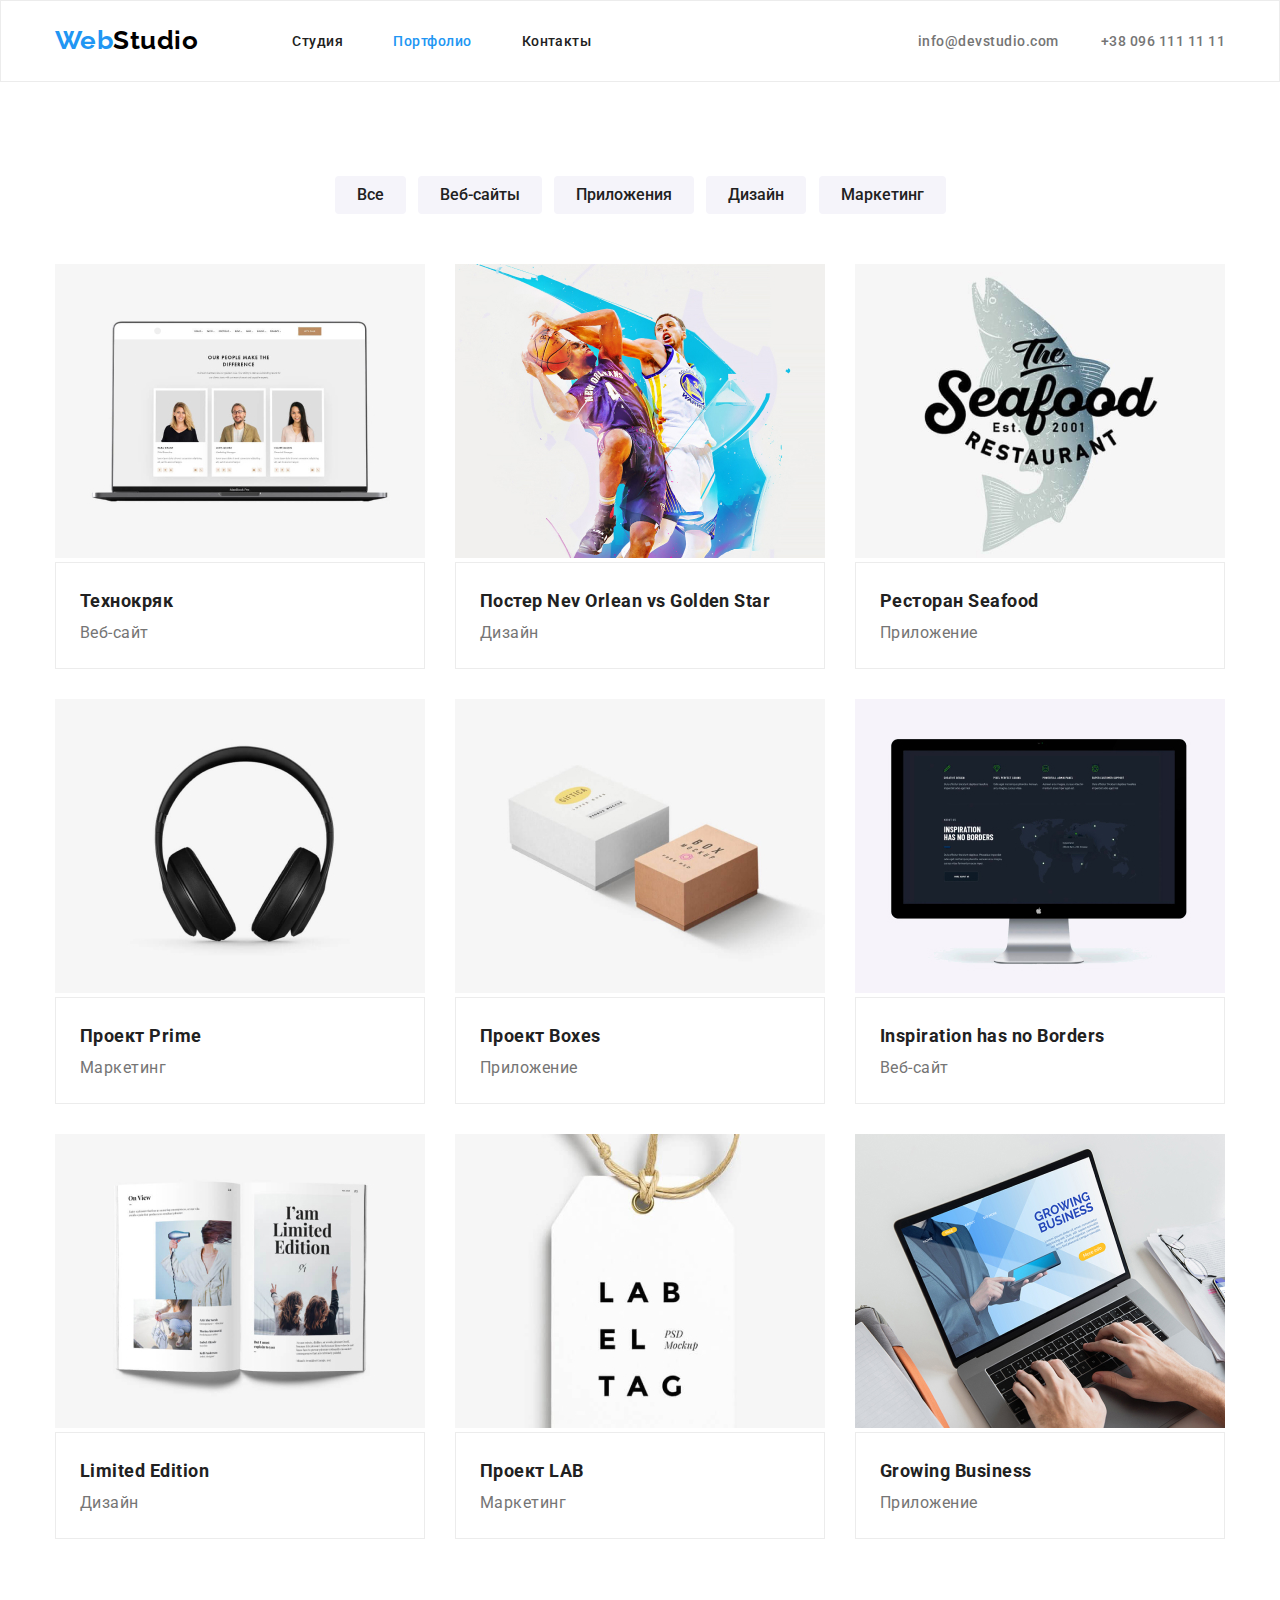
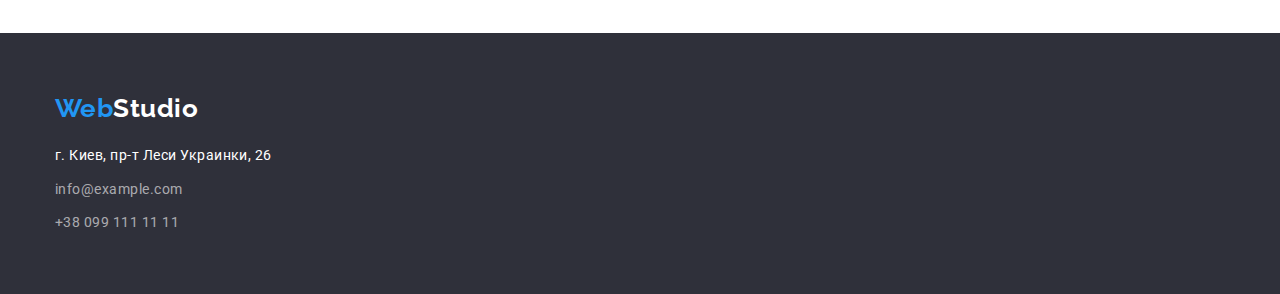
==== Portfolio.html @ c77e0ebb "Загружена база" ====
<!DOCTYPE html>
<html lang="ru">

<head>
    <meta charset="UTF-8">
    <meta name="viewport" content="width=device-width, initial-scale=1.0">
    <link rel="preconnect" href="https://fonts.gstatic.com">
    <link rel="preconnect" href="https://fonts.gstatic.com">
    <link
        href="https://fonts.googleapis.com/css2?family=Raleway:wght@700&family=Roboto:wght@400;500;700;900&display=swap"
        rel="stylesheet">
    <link rel="stylesheet" href="./CSS/normalize.css">
    <link rel="stylesheet" href="./CSS/style.css">
    <title>Web Studio (Version 2.1)</title>
</head>
<body>
    <header class="header">
        <div class="container header-logo">
            <nav class="header-nav">
                <!-- логотип сайта -->
                <a class="logo" href="./index.html"><span class="web-logo">Web</span><span
                        class="studio-logo">Studio</span></a>
                <ul class="nav-list">
                    <li><a class="nav-li" href="./index.html">Студия</a></li>
                    <li><a class="nav-li prf" href="./Portfolio.html">Портфолио</a></li>
                    <li><a class="nav-li" href="#">Контакты</a></li>
                </ul>
            </nav>
            <ul class="communication-list">
                <li><a class="communication" href="mailto:info@devstudio.com">info@devstudio.com</a></li>
                <li><a class="communication" href="tel:+380961111111">+38 096 111 11 11</a></li>
            </ul>
        </div>
    </header>
    <main>
        <section class="section">
            <div class="container">
                <ul class="filtress">
                    <li><button class="filtress-button" type="button">Все</button></li>
                    <li><button class="filtress-button" type="button">Веб-сайты</button></li>
                    <li><button class="filtress-button" type="button">Приложения</button></li>
                    <li><button class="filtress-button" type="button">Дизайн</button></li>
                    <li><button class="filtress-button" type="button">Маркетинг</button></li>
                </ul>
                <div class="cont-card">
                    <ul class="prtf-card-set">
                        <li class="prtf-item">
                            <article class="cards-prtf">
                                <img src="./images/technokriak.jpg" alt="Технокряк" width="370">
                                <div class="cont-appoint">
                                    <p class="appoint">Технокряк</p>
                                    <p class="appoint-resurses">Веб-сайт</p>
                                </div>
                            </article>
                        </li>
                        <li class="prtf-item">
                            <article class="cards-prtf">
                            <img src="./images/poster New orlean.jpg" alt="Nev Orlean vs Golden Star" width="370">
                            <div class="cont-appoint">
                                <p class="appoint">Постер Nev Orlean vs Golden Star</p>
                                <p class="appoint-resurses">Дизайн</p>
                            </div>
                            </article>
                        </li>
                        
                        <li class="prtf-item">
                            <article class="cards-prtf">
                            <img src="./images/restautant seafood.jpg" alt="Ресторан seafood" width="370">
                            <div class="cont-appoint">
                                <p class="appoint">Ресторан Seafood</p>
                                <p class="appoint-resurses">Приложение</p>
                            </div>
                            </article>
                        </li>
                        <li class="prtf-item">
                            <article class="cards-prtf">
                            <img src="./images/prime.jpg" alt="Проект Prime" width="370">
                            <div class="cont-appoint">
                                <p class="appoint">Проект Prime</p>
                                <p class="appoint-resurses">Маркетинг</p>
                            </div>
                            </article>
                        </li>
                        <li class="prtf-item">
                            <article class="cards-prtf">
                            <img src="./images/boxes.jpg" alt="Проект Boxes" width="370">
                            <div class="cont-appoint">
                                <p class="appoint">Проект Boxes</p>
                                <p class="appoint-resurses">Приложение</p>
                            </div>
                            </article>
                        </li>
                        <li class="prtf-item">
                            <article class="cards-prtf">
                            <img src="./images/inspiration.jpg" alt="Inspiration has no Borders" width="370">
                            <div class="cont-appoint">
                                <p class="appoint">Inspiration has no Borders</p>
                                <p class="appoint-resurses">Веб-сайт</p>
                            </div>
                            </article>
                        </li>
                        <li class="prtf-item">
                            <article class="cards-prtf">
                            <img src="./images/limited edition.jpg" alt="Издание Limited Edition" width="370">
                            <div class="cont-appoint">
                                <p class="appoint">Limited Edition</p>
                                <p class="appoint-resurses">Дизайн</p>
                            </div>
                            </article>
                        </li>
                        <li class="prtf-item">
                            <article class="cards-prtf">
                            <img src="./images/pj LAB.jpg" alt="Проект LAB" width="370">
                            <div class="cont-appoint">
                                <p class="appoint">Проект LAB</p>
                                <p class="appoint-resurses">Маркетинг</p>
                            </div>
                            </article>
                        </li>
                        <li class="prtf-item">
                            <article class="cards-prtf">
                            <img src="./images/growing Business.jpg" alt="Growing Business" width="370">
                            <div class="cont-appoint">
                                <p class="appoint">Growing Business</p>
                                <p class="appoint-resurses">Приложение</p>
                            </div>
                            </article>
                        </li>
                    </ul>
                </div>
            </div>
        </section>
    </main>
    <footer class="footer">
        <!-- Логотип сайта футер -->
        <div class="container">
            <a class="logo-footer" href="./Portfolio.html"><span class="web-logo">Web</span><span
                    class="studio-logo-footer">Studio</span></a>
            <address class="address">
                <a class="addresses" href="#" target="_blank">г. Киев, пр-т Леси Украинки, 26</a>
                <a class="communication-footer f-email" href="info@example.com">info@example.com</a>
                <a class="communication-footer f-tel" href="tel:+380991111111">+38 099 111 11 11</a>
            </address>
        </div>
    </footer>
</body>

</html>
---- CSS/style.css ----
:root {
  --primary-text-color: #000000;
  --nav-color: #212121;
  --decoration-color: #2196f3;
  --color-white: #ffffff;
  --primary-text-color: #757575;
  --footer-address-color-op60: rgba(255, 255, 255, 0.6);
  --bg-color: #2f303a;
  --border-color: #ececec;
  --btn-bg-color: #f5f4fa;
}

.container.logo,
.header-nav,
.nav-list,
.communication-list {
  display: flex;
}

p,
h1,
h2,
h3,
h4 {
  margin: 0;
}

body {
  text-decoration: none;
  font-family: roboto, sans-serif;
  letter-spacing: 0.03em;
}

a {
  text-decoration: none;
  background-color: transparent;
}

ul {
  list-style: none;
}

address {
  font-style: normal;
}

ul {
  list-style: none;
}

.nav-li.std,
.nav-li.prf,
.nav-li.cnt {
  color: var(--decoration-color);
}

.container {
  width: 1200px;
  padding-left: 15px;
  padding-right: 15px;
  margin: 0 auto;
}

.btn {
  display: flex;
  justify-content: center;
  align-items: center;
  width: 200px;
  height: 45px;
  font-weight: 500;
  font-size: 16px;
  line-height: 1.25;
  text-decoration: none;
  color: var(--color-white);
  background-color: var(--decoration-color);
  box-shadow: 0px 4px 4px rgba(0, 0, 0, 0.15);
  border-radius: 4px;
}

.section {
  padding-top: 94px;
  padding-bottom: 94px;
}

.header {
  border: 1px solid var(--border-color);
}

.header-logo {
  display: flex;
  justify-content: space-between;
}

.logo {
  display: flex;
  align-items: center;
  padding: 24px 94px 25px 0;
}

.web-logo {
  color: #2196f3;
  font-family: Raleway;
  font-size: 26px;
  line-height: 1.19;
  font-weight: 700;
}

.studio-logo {
  color: #000000;
  font-family: Raleway;
  font-size: 26px;
  line-height: 1.19;
  font-weight: 700;
}

.nav-list {
  display: flex;
  justify-content: space-between;
  align-items: center;
  margin: 0;
  padding: 0;
}

.nav-li {
  color: var(--nav-color);
  font-weight: 500;
  font-size: 14px;
  line-height: 1.14;
  margin-right: 50px;
}

.communication-list {
  display: flex;
  width: 307px;
  align-items: center;
  justify-content: space-between;
  margin: 0;
  padding: 0;
}

.communication {
  color: var(--primary-text-color);
  font-weight: 500;
  font-size: 14px;
  line-height: 1.14;
}

/* Primary page */

.nav-li:hover,
.nav-li:focus,
.communication:hover,
.communication:focus {
  color: var(--decoration-color);
}

.hero {
  background-color: #2f303a;
  padding: 200px 0;
  text-align: center;
}

.main-sections-text {
  color: #ffffff;
  text-transform: uppercase;
  font-weight: 900;
  font-size: 44px;
  line-height: 1.3;
  margin: 0;
  margin-bottom: 30px;
}

.main-button {
  font-weight: 900;
  line-height: 1.8;
  margin: 0 auto;
}

.apps {
  padding-top: 94px;
}

.apps-list {
  display: flex;
  justify-content: space-between;
  margin: 0;
  padding: 0;
}

.apps-li {
  width: 270px;
}

.apps-title {
  color: var(--nav-color);
  display: flex;
  text-transform: uppercase;
  margin-bottom: 10px;
  font-weight: 700;
  font-size: 14px;
  line-height: 1.8;
}

.qualities {
  color: var(--primary-text-color);
  font-size: 14px;
  line-height: 1.7;
}

.are-we-doing {
  color: var(--nav-color);
  display: flex;
  font-weight: 700;
  font-size: 36px;
  line-height: 1.6;
  justify-content: center;
  margin: 0;
  margin-bottom: 50px;
  padding: 0;
}

.we-doing-list {
  display: flex;
  justify-content: space-between;
  margin: 0 auto;
  padding: 0;
}

.team-title {
  display: flex;
  color: var(--nav-color);
  font-weight: 700;
  font-size: 36px;
  line-height: 1.6;
  justify-content: center;
  margin: 0;
  margin-bottom: 50px;
}

.team-list {
  display: flex;
  justify-content: space-between;
  padding: 0;
  margin: 0;
}

.cards {
  text-align: center;
}

.cards-img {
  margin-bottom: 30px;
}

.name-person {
  color: var(--nav-color);
  font-weight: 500;
  font-size: 16px;
  line-height: 1.18;
  margin-bottom: 10px;
}

.person-poition {
  color: var(--primary-text-color);
  font-size: 16px;
  line-height: 1.18;
}

footer {
  background-color: var(--bg-color);
  padding: 60px 0;
  margin: 0;
}

.footer .studio-logo-footer {
  color: var(--color-white);
  font-size: 26px;
  line-height: 1.19;
  font-weight: 700;
}

.logo-footer {
  display: flex;
  margin-bottom: 20px;
}

.studio-logo-footer {
  color: var(--color-white);
  font-family: Raleway;
  font-size: 26px;
  line-height: 1.19;
  font-weight: 700;
}

.communication-footer {
  color: var(--footer-address-color-op60);
  font-size: 14px;
  line-height: 24px;
}

.address {
  display: flex;
  flex-direction: column;
  align-content: space-between;
}

.addresses {
  color: var(--color-white);
  font-size: 14px;
  line-height: 1.7;
}

.f-email {
  margin: 9px 0;
}

/* Portfolio */

.filtress {
  display: flex;
  justify-content: space-between;
  margin: 0 auto;
  padding: 0;
  padding-bottom: 16px;
  width: 611px;
}

.filtress-button {
  color: var(--nav-color);
  background-color: var(--btn-bg-color);
  font-family: inherit;
  display: flex;
  border: none;
  font-weight: 500;
  font-size: 16px;
  line-height: 1.6;
  padding: 6px 22px;
  border-radius: 4px;
  justify-content: space-between;
}

.filtress-button:focus,
.filtress-button:hover {
  color: var(--color-white);
  background-color: var(--decoration-color);
  box-shadow: 0px 2px 2px rgba(0, 0, 0, 0.15);
}

.cont-card {
  margin: 0;
  margin-top: 34px;
  padding: 0;
}

.prtf-card-set {
  display: flex;
  flex-wrap: wrap;
  padding: 0;
  margin: 0;
  margin-top: -30px;
  margin-left: -30px;
}

.prtf-item {
  flex-basis: calc(100% / 3 - 30px);
  margin: 30px 0 0 30px;
}

.cont-appoint {
  padding: 20px 24px;
  border: 1px solid var(--border-color);
}

.appoint {
  color: var(--nav-color);
  font-weight: 700;
  font-size: 18px;
  line-height: 2;
  margin: 0;
}

.appoint-resurses {
  color: var(--primary-text-color);
  font-size: 16px;
  line-height: 1.8;
  margin: 0;
}
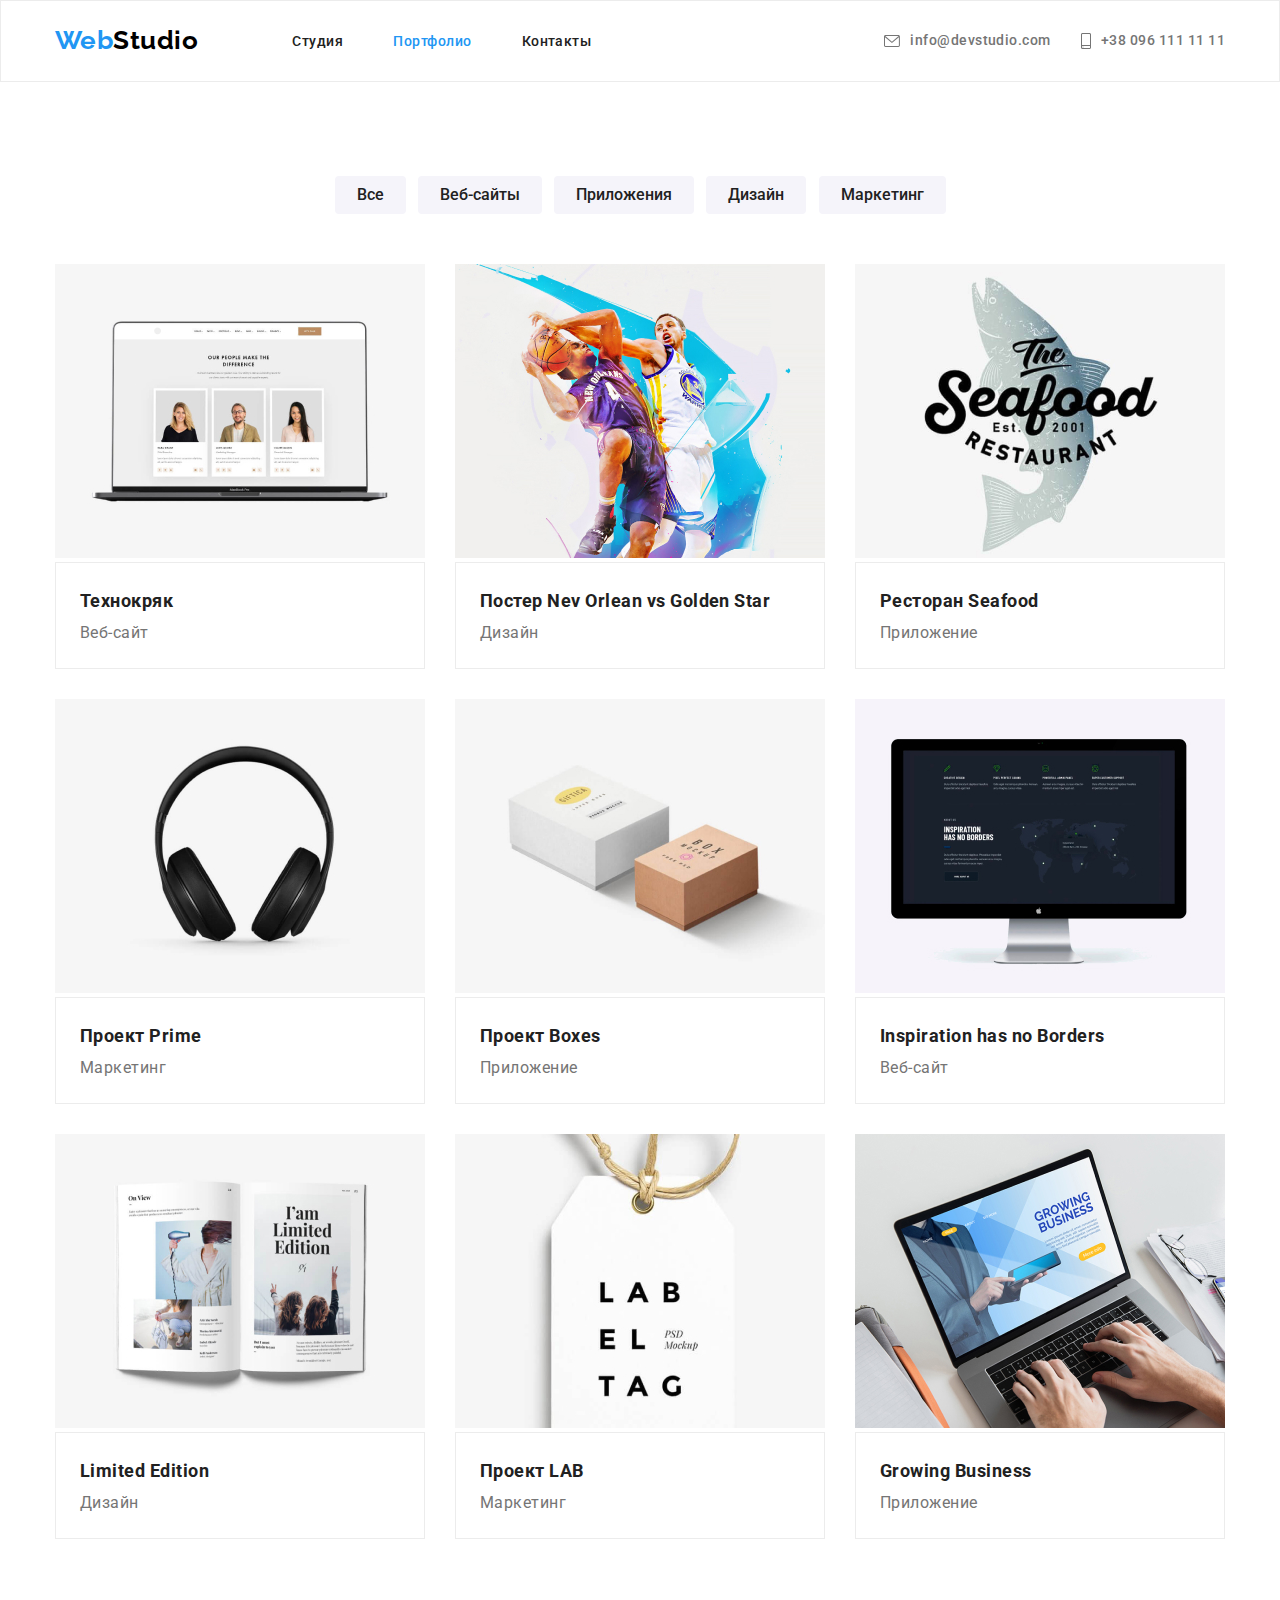
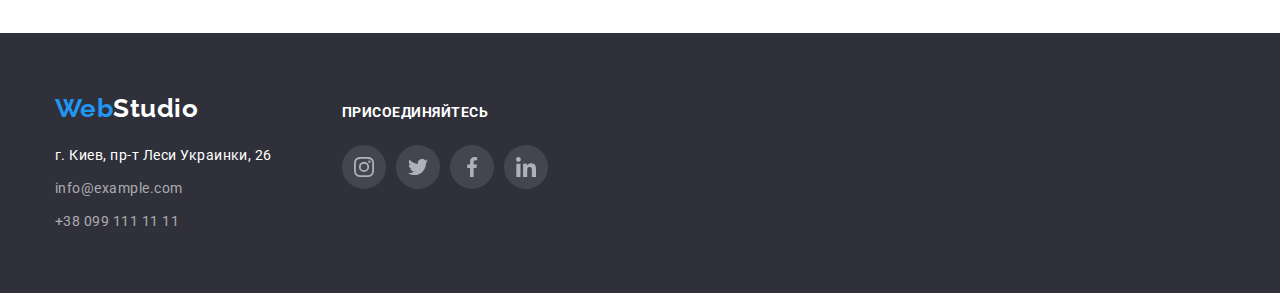
==== commit fda3f186: "Добавил иконки и bg" ====
--- a/Portfolio.html
+++ b/Portfolio.html
@@ -27,8 +27,14 @@
                 </ul>
             </nav>
             <ul class="communication-list">
-                <li><a class="communication" href="mailto:info@devstudio.com">info@devstudio.com</a></li>
-                <li><a class="communication" href="tel:+380961111111">+38 096 111 11 11</a></li>
+                <li><a class="communication" href="mailto:info@devstudio.com">
+                        <svg class="tool" width="16" height="12">
+                            <use href="./images/symbol-defs.svg#convert"></use>
+                        </svg>info@devstudio.com</a></li>
+                <li><a class="communication" href="tel:+380961111111">
+                        <svg class="tool" width="10" height="16">
+                            <use href="./images/symbol-defs.svg#smartphone"></use>
+                        </svg> +38 096 111 11 11</a></li>
             </ul>
         </div>
     </header>
@@ -133,14 +139,33 @@
     </main>
     <footer class="footer">
         <!-- Логотип сайта футер -->
-        <div class="container">
-            <a class="logo-footer" href="./Portfolio.html"><span class="web-logo">Web</span><span
-                    class="studio-logo-footer">Studio</span></a>
-            <address class="address">
-                <a class="addresses" href="#" target="_blank">г. Киев, пр-т Леси Украинки, 26</a>
-                <a class="communication-footer f-email" href="info@example.com">info@example.com</a>
-                <a class="communication-footer f-tel" href="tel:+380991111111">+38 099 111 11 11</a>
-            </address>
+        <div class="container footer-all">
+            <div class="footer-cont">
+                <a class="logo-footer" href="./Portfolio.html"><span class="web-logo">Web</span><span
+                        class="studio-logo-footer">Studio</span></a>
+                <address class="address">
+                    <a class="addresses" href="#" target="_blank">г. Киев, пр-т Леси Украинки, 26</a>
+                    <a class="communication-footer f-email" href="info@example.com">info@example.com</a>
+                    <a class="communication-footer f-tel" href="tel:+380991111111">+38 099 111 11 11</a>
+                </address>
+            </div>
+            <div class="join">
+                <h2 class="join-text">Присоединяйтесь</h2>
+                <ul class="socials-join">
+                    <li><a class="soc-site-join" href="#"><svg class="soc-icon-join">
+                                <use href="./images/symbol-defs.svg#instagram"></use>
+                            </svg></a></li>
+                    <li><a class="soc-site-join" href="#"><svg class="soc-icon-join">
+                                <use href="./images/symbol-defs.svg#twitter"></use>
+                            </svg></a></li>
+                    <li><a class="soc-site-join" href="#"><svg class="soc-icon-join">
+                                <use href="./images/symbol-defs.svg#facebook"></use>
+                            </svg></a></li>
+                    <li><a class="soc-site-join" href="#"><svg class="soc-icon-join">
+                                <use href="./images/symbol-defs.svg#linkedin"></use>
+                            </svg></a></li>
+                </ul>
+            </div>
         </div>
     </footer>
 </body>
--- a/CSS/style.css
+++ b/CSS/style.css
@@ -1,13 +1,16 @@
 :root {
-  --primary-text-color: #000000;
+  --black-text-color: #000000;
   --nav-color: #212121;
   --decoration-color: #2196f3;
   --color-white: #ffffff;
   --primary-text-color: #757575;
+  --hero-gradient: rgba(47, 48, 58, 0.4);
   --footer-address-color-op60: rgba(255, 255, 255, 0.6);
+  --join-icon-bg-op10: rgba(255, 255, 255, 0.1);
   --bg-color: #2f303a;
   --border-color: #ececec;
   --btn-bg-color: #f5f4fa;
+  --social-color: #afb1b8;
 }
 
 .container.logo,
@@ -42,10 +45,6 @@
 
 address {
   font-style: normal;
-}
-
-ul {
-  list-style: none;
 }
 
 .nav-li.std,
@@ -130,8 +129,6 @@
 }
 
 .communication-list {
-  display: flex;
-  width: 307px;
   align-items: center;
   justify-content: space-between;
   margin: 0;
@@ -139,10 +136,18 @@
 }
 
 .communication {
+  display: flex;
+  align-items: center;
   color: var(--primary-text-color);
   font-weight: 500;
   font-size: 14px;
   line-height: 1.14;
+  margin-left: 30px;
+}
+
+.tool {
+  fill: currentColor;
+  margin-right: 10px;
 }
 
 /* Primary page */
@@ -155,9 +160,22 @@
 }
 
 .hero {
-  background-color: #2f303a;
   padding: 200px 0;
   text-align: center;
+  background-image: linear-gradient(
+      to right,
+      var(--hero-gradient),
+      var(--hero-gradient)
+    ),
+    url(../images/bg.jpg);
+  background-color: #2f303a;
+  background-repeat: no-repeat;
+  background-position: center;
+  background-size: cover;
+  margin-right: auto;
+  margin-left: auto;
+  max-width: 1600px;
+  min-height: 600px;
 }
 
 .main-sections-text {
@@ -188,7 +206,20 @@
 }
 
 .apps-li {
-  width: 270px;
+  max-width: 270px;
+}
+
+.apps-icon {
+  width: 100%;
+  height: 70px;
+  border-radius: 4px;
+}
+
+.apps-icon-cont {
+  padding: 25px 100px;
+  margin-bottom: 30px;
+  background-color: var(--btn-bg-color);
+  fill: var(--nav-color);
 }
 
 .apps-title {
@@ -244,8 +275,16 @@
   margin: 0;
 }
 
+.team-section {
+  background-color: var(--btn-bg-color);
+}
+
 .cards {
   text-align: center;
+  box-shadow: 0px 1px 3px rgba(0, 0, 0, 0.12), 0px 1px 1px rgba(0, 0, 0, 0.14),
+    0px 2px 1px rgba(0, 0, 0, 0.2);
+  border-radius: 0px 0px 4px 4px;
+  background-color: var(--color-white);
 }
 
 .cards-img {
@@ -264,12 +303,79 @@
   color: var(--primary-text-color);
   font-size: 16px;
   line-height: 1.18;
-}
-
-footer {
+  margin-bottom: 16px;
+}
+
+.socials {
+  display: flex;
+  justify-content: space-between;
+  padding: 16px 32px 30px;
+}
+
+.soc-site {
+  display: flex;
+  justify-content: center;
+  align-items: center;
+  color: var(--social-color);
+  width: 44px;
+  height: 44px;
+  border-radius: 50%;
+}
+
+.soc-icon {
+  width: 20px;
+  height: 20px;
+  fill: currentColor;
+}
+
+.soc-site:hover,
+.soc-site:focus {
+  color: var(--color-white);
+  background-color: var(--decoration-color);
+}
+
+.clients {
+  color: var(--decoration-color);
+  margin: 0;
+  padding: 0;
+  display: flex;
+  justify-content: space-between;
+}
+
+.client {
+  color: var(--social-color);
+  display: flex;
+  justify-content: center;
+  align-items: center;
+  width: 170px;
+  height: 90px;
+  border: 1px solid;
+  border-radius: 4px;
+}
+
+.clients-icon {
+  fill: currentColor;
+}
+
+.client:hover,
+.client:focus {
+  color: var(--decoration-color);
+}
+
+.footer {
   background-color: var(--bg-color);
   padding: 60px 0;
   margin: 0;
+}
+
+.footer-all {
+  display: flex;
+  align-items: baseline;
+}
+
+.footer-cont {
+  margin: 0;
+  padding: 0;
 }
 
 .footer .studio-logo-footer {
@@ -295,7 +401,7 @@
 .communication-footer {
   color: var(--footer-address-color-op60);
   font-size: 14px;
-  line-height: 24px;
+  line-height: 1.7;
 }
 
 .address {
@@ -312,6 +418,54 @@
 
 .f-email {
   margin: 9px 0;
+}
+
+.join {
+  align-items: center;
+  width: 206px;
+  height: 80px;
+  margin-left: 70px;
+}
+
+.join-text {
+  font-weight: 700;
+  font-size: 14px;
+  line-height: 1.7;
+  text-transform: uppercase;
+  color: var(--color-white);
+  margin-bottom: 20px;
+}
+
+.socials-join {
+  display: flex;
+  justify-content: space-between;
+  margin: 0;
+  padding: 0;
+}
+
+.soc-site-join {
+  display: flex;
+  justify-content: center;
+  align-items: center;
+  color: var(--social-color);
+  background-color: var(--join-icon-bg-op10);
+  width: 44px;
+  height: 44px;
+  border-radius: 50%;
+  margin: 0;
+  padding: 0;
+}
+
+.soc-icon-join {
+  width: 20px;
+  height: 20px;
+  fill: currentColor;
+}
+
+.soc-site-join:hover,
+.soc-site-join:focus {
+  color: var(--color-white);
+  background-color: var(--decoration-color);
 }
 
 /* Portfolio */
